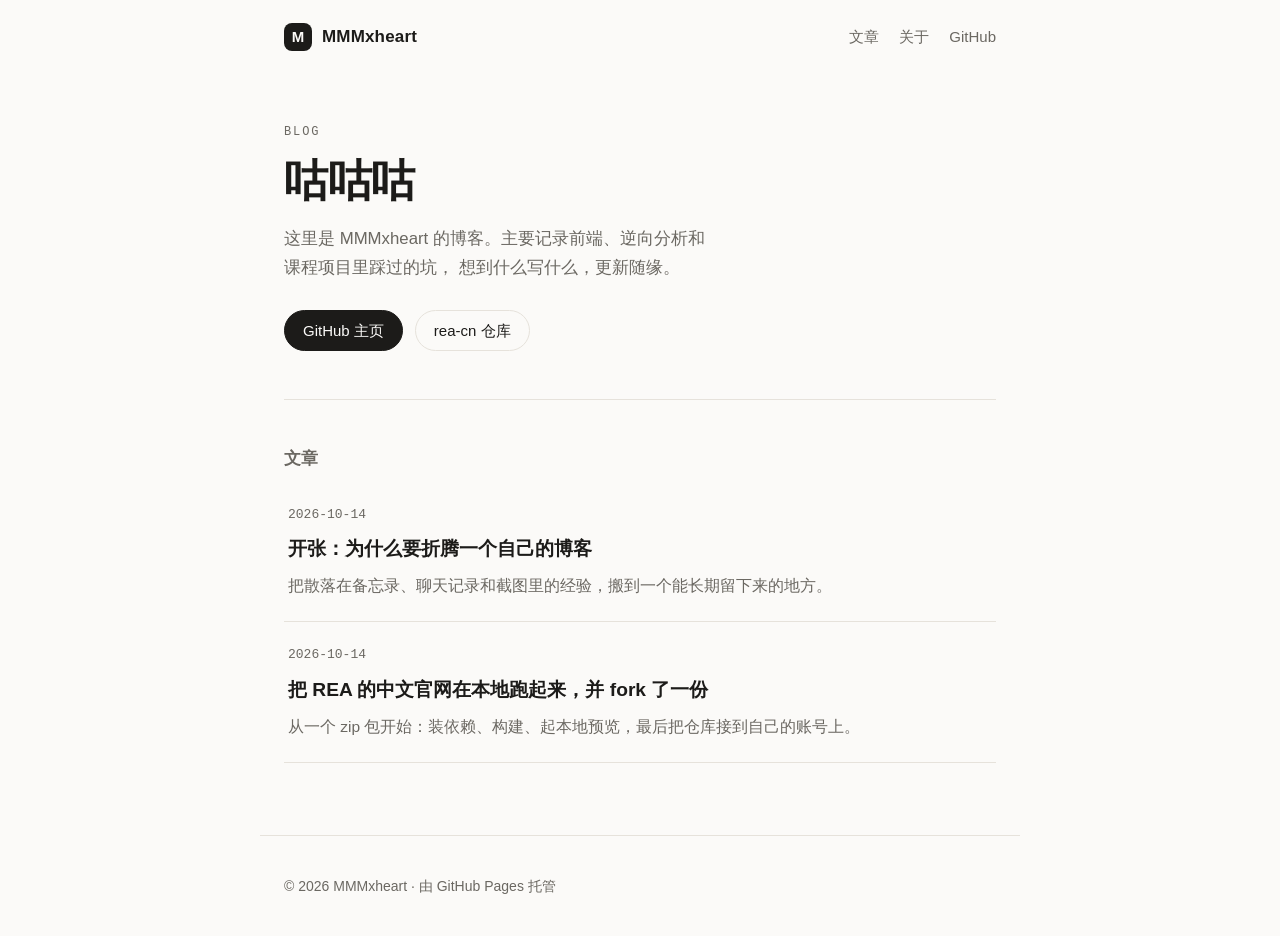
==== index.html @ b5596b67 "site: 初始化博客站点（首页 / 关于 / 文章 / 404）" ====
<!doctype html>
<html lang="zh-CN">
  <head>
    <meta charset="utf-8" />
    <meta name="viewport" content="width=device-width, initial-scale=1" />
    <title>MMMxheart · 咕咕咕</title>
    <meta name="description" content="MMMxheart 的博客：前端、逆向分析和日常折腾。" />
    <link rel="icon" href="/favicon.svg" type="image/svg+xml" />
    <link rel="stylesheet" href="/assets/style.css" />
  </head>
  <body>
    <header class="site-header">
      <a class="brand" href="/">
        <span class="brand-mark">M</span>
        <span class="brand-text">MMMxheart</span>
      </a>
      <nav class="site-nav">
        <a href="/">文章</a>
        <a href="/about.html">关于</a>
        <a href="https://github.com/3mxheart" target="_blank" rel="noreferrer">GitHub</a>
      </nav>
    </header>

    <main class="wrap">
      <section class="hero">
        <p class="eyebrow">Blog</p>
        <h1>咕咕咕</h1>
        <p class="lead">
          这里是 MMMxheart 的博客。主要记录前端、逆向分析和课程项目里踩过的坑，
          想到什么写什么，更新随缘。
        </p>
        <div class="links">
          <a class="btn" href="https://github.com/3mxheart" target="_blank" rel="noreferrer">GitHub 主页</a>
          <a class="btn btn-ghost" href="https://github.com/3mxheart/rea-cn" target="_blank" rel="noreferrer">rea-cn 仓库</a>
        </div>
      </section>

      <section class="posts">
        <h2>文章</h2>
        <!-- 新增文章：复制一个 <li>，改掉日期、标题、链接和摘要即可 -->
        <ul class="post-list">
          <li>
            <a href="/posts/hello.html">
              <time datetime="2026-10-14">2026-10-14</time>
              <h3>开张：为什么要折腾一个自己的博客</h3>
              <p>把散落在备忘录、聊天记录和截图里的经验，搬到一个能长期留下来的地方。</p>
            </a>
          </li>
          <li>
            <a href="/posts/rea-cn.html">
              <time datetime="2026-10-14">2026-10-14</time>
              <h3>把 REA 的中文官网在本地跑起来，并 fork 了一份</h3>
              <p>从一个 zip 包开始：装依赖、构建、起本地预览，最后把仓库接到自己的账号上。</p>
            </a>
          </li>
        </ul>
      </section>
    </main>

    <footer class="site-footer">
      <p>© <span id="year">2026</span> MMMxheart · 由 GitHub Pages 托管</p>
    </footer>
    <script>
      document.getElementById("year").textContent = new Date().getFullYear();
    </script>
  </body>
</html>
---- assets/style.css ----
:root {
  --bg: #fbfaf8;
  --surface: #ffffff;
  --text: #1c1b19;
  --muted: #6b6862;
  --line: #e6e2db;
  --accent: #c2410c;
  --accent-soft: #fde8dd;
  --radius: 12px;
  --mono: ui-monospace, SFMono-Regular, "SF Mono", Menlo, Consolas, "Liberation Mono", monospace;
}

@media (prefers-color-scheme: dark) {
  :root {
    --bg: #14140f;
    --surface: #1c1b16;
    --text: #ece8e1;
    --muted: #a09b91;
    --line: #302e27;
    --accent: #fb923c;
    --accent-soft: #3a2313;
  }
}

* {
  box-sizing: border-box;
}

html {
  -webkit-text-size-adjust: 100%;
}

body {
  margin: 0;
  background: var(--bg);
  color: var(--text);
  font-family: -apple-system, BlinkMacSystemFont, "Segoe UI", "PingFang SC",
    "Hiragino Sans GB", "Microsoft YaHei", "Noto Sans SC", sans-serif;
  font-size: 17px;
  line-height: 1.75;
  -webkit-font-smoothing: antialiased;
}

a {
  color: var(--accent);
  text-decoration: none;
}

a:hover {
  text-decoration: underline;
  text-underline-offset: 3px;
}

.site-header {
  display: flex;
  align-items: center;
  justify-content: space-between;
  gap: 16px;
  max-width: 760px;
  margin: 0 auto;
  padding: 22px 24px;
  flex-wrap: wrap;
}

.brand {
  display: inline-flex;
  align-items: center;
  gap: 10px;
  color: var(--text);
  font-weight: 600;
  letter-spacing: 0.01em;
}

.brand:hover {
  text-decoration: none;
}

.brand-mark {
  display: grid;
  place-items: center;
  width: 28px;
  height: 28px;
  border-radius: 8px;
  background: var(--text);
  color: var(--bg);
  font-size: 15px;
  font-weight: 700;
}

.site-nav {
  display: flex;
  gap: 20px;
  font-size: 15px;
}

.site-nav a {
  color: var(--muted);
}

.site-nav a:hover,
.site-nav a[aria-current="page"] {
  color: var(--text);
  text-decoration: none;
}

.wrap {
  max-width: 760px;
  margin: 0 auto;
  padding: 8px 24px 72px;
}

.hero {
  padding: 40px 0 48px;
  border-bottom: 1px solid var(--line);
}

.eyebrow {
  margin: 0 0 12px;
  font-family: var(--mono);
  font-size: 12px;
  letter-spacing: 0.16em;
  text-transform: uppercase;
  color: var(--muted);
}

h1 {
  margin: 0 0 16px;
  font-size: clamp(2rem, 5vw, 2.75rem);
  line-height: 1.2;
  letter-spacing: -0.01em;
}

.lead {
  margin: 0;
  max-width: 46ch;
  color: var(--muted);
  font-size: 1.05rem;
}

.links {
  display: flex;
  flex-wrap: wrap;
  gap: 12px;
  margin-top: 28px;
}

.btn {
  display: inline-block;
  padding: 9px 18px;
  border: 1px solid var(--text);
  border-radius: 999px;
  background: var(--text);
  color: var(--bg);
  font-size: 15px;
  line-height: 1.4;
}

.btn:hover {
  text-decoration: none;
  opacity: 0.86;
}

.btn-ghost {
  background: transparent;
  color: var(--text);
  border-color: var(--line);
}

.posts {
  padding-top: 44px;
}

.posts h2,
.post h2 {
  margin: 0 0 8px;
  font-size: 1.05rem;
  letter-spacing: 0.02em;
  color: var(--muted);
  font-weight: 600;
}

.post-list {
  list-style: none;
  margin: 0;
  padding: 0;
}

.post-list li {
  border-bottom: 1px solid var(--line);
}

.post-list a {
  display: block;
  padding: 22px 4px;
  color: inherit;
}

.post-list a:hover {
  text-decoration: none;
  background: var(--surface);
}

.post-list time {
  display: block;
  font-family: var(--mono);
  font-size: 13px;
  color: var(--muted);
}

.post-list h3 {
  margin: 6px 0 6px;
  font-size: 1.2rem;
  color: var(--text);
}

.post-list p {
  margin: 0;
  color: var(--muted);
  font-size: 0.97rem;
}

.post {
  padding-top: 40px;
}

.post-header {
  padding-bottom: 28px;
  border-bottom: 1px solid var(--line);
  margin-bottom: 32px;
}

.post-header h1 {
  margin-bottom: 12px;
}

.post-header time {
  font-family: var(--mono);
  font-size: 13px;
  color: var(--muted);
}

.post p,
.post li {
  margin: 0 0 20px;
}

.post h2 {
  margin: 40px 0 14px;
  font-size: 1.3rem;
  color: var(--text);
}

.post ul {
  padding-left: 22px;
}

code {
  font-family: var(--mono);
  font-size: 0.88em;
  padding: 2px 6px;
  border-radius: 6px;
  background: var(--accent-soft);
  color: var(--text);
}

pre {
  margin: 0 0 24px;
  padding: 18px 20px;
  overflow-x: auto;
  border: 1px solid var(--line);
  border-radius: var(--radius);
  background: var(--surface);
}

pre code {
  padding: 0;
  background: none;
  font-size: 0.86rem;
  line-height: 1.7;
}

.back {
  margin-top: 44px;
  padding-top: 22px;
  border-top: 1px solid var(--line);
  font-size: 0.95rem;
}

.site-footer {
  max-width: 760px;
  margin: 0 auto;
  padding: 24px;
  border-top: 1px solid var(--line);
  color: var(--muted);
  font-size: 14px;
}

.error-page {
  min-height: 70vh;
  display: flex;
  flex-direction: column;
  justify-content: center;
  align-items: flex-start;
}
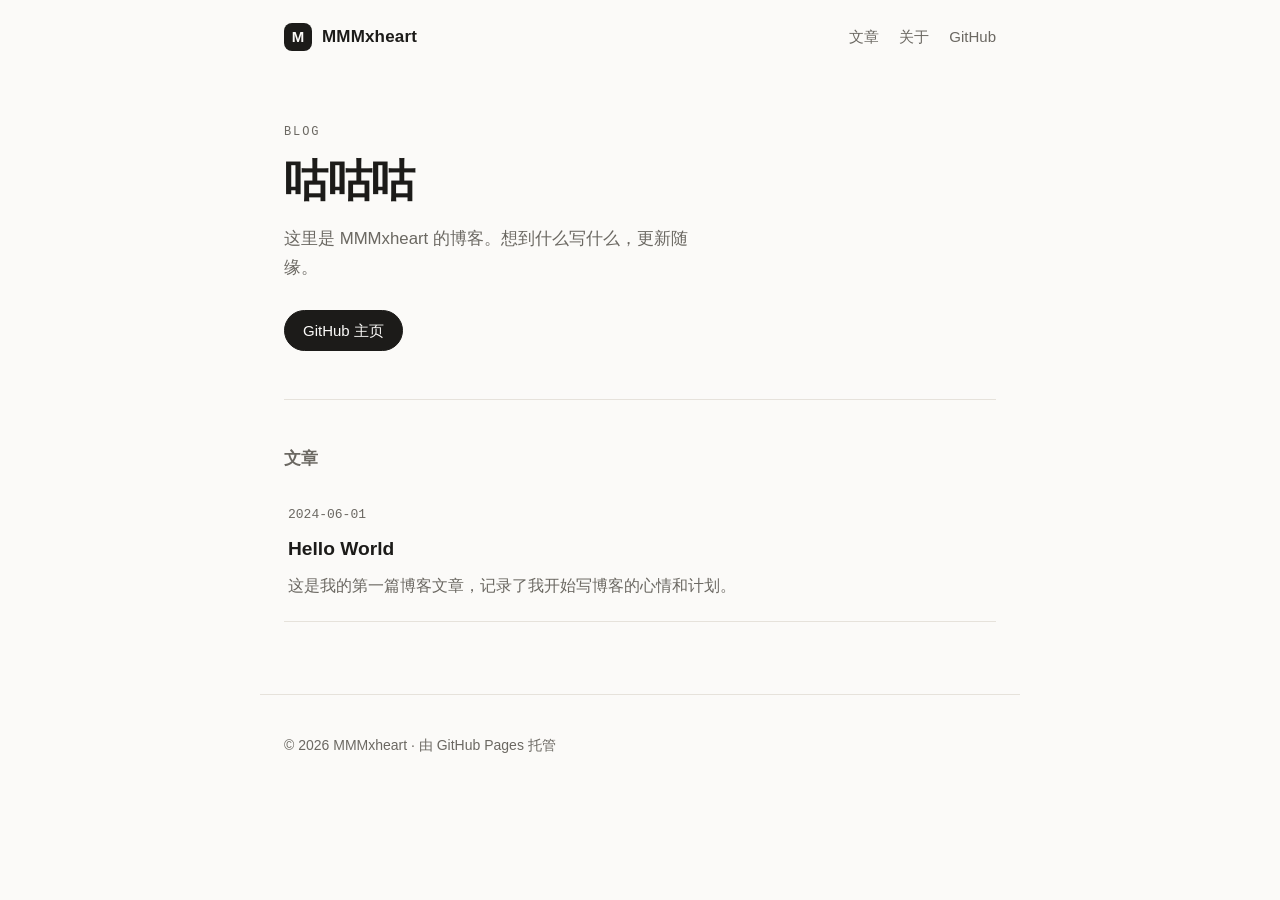
==== commit 1faeda47: "更新首页文案并新增 Hello World 文章" ====
--- a/index.html
+++ b/index.html
@@ -26,12 +26,10 @@
         <p class="eyebrow">Blog</p>
         <h1>咕咕咕</h1>
         <p class="lead">
-          这里是 MMMxheart 的博客。主要记录前端、逆向分析和课程项目里踩过的坑，
-          想到什么写什么，更新随缘。
+          这里是 MMMxheart 的博客。想到什么写什么，更新随缘。
         </p>
         <div class="links">
           <a class="btn" href="https://github.com/3mxheart" target="_blank" rel="noreferrer">GitHub 主页</a>
-          <a class="btn btn-ghost" href="https://github.com/3mxheart/rea-cn" target="_blank" rel="noreferrer">rea-cn 仓库</a>
         </div>
       </section>
 
@@ -39,18 +37,11 @@
         <h2>文章</h2>
         <!-- 新增文章：复制一个 <li>，改掉日期、标题、链接和摘要即可 -->
         <ul class="post-list">
-          <li>
-            <a href="/posts/hello.html">
-              <time datetime="2026-10-14">2026-10-14</time>
-              <h3>开张：为什么要折腾一个自己的博客</h3>
-              <p>把散落在备忘录、聊天记录和截图里的经验，搬到一个能长期留下来的地方。</p>
-            </a>
-          </li>
-          <li>
-            <a href="/posts/rea-cn.html">
-              <time datetime="2026-10-14">2026-10-14</time>
-              <h3>把 REA 的中文官网在本地跑起来，并 fork 了一份</h3>
-              <p>从一个 zip 包开始：装依赖、构建、起本地预览，最后把仓库接到自己的账号上。</p>
+          <li class="post-item">
+            <a class="post-link" href="/posts/2024-06-01-hello-world.html">
+              <time class="post-date" datetime="2024-06-01">2024-06-01</time>
+              <h3 class="post-title">Hello World</h3>
+              <p class="post-excerpt">这是我的第一篇博客文章，记录了我开始写博客的心情和计划。</p>
             </a>
           </li>
         </ul>
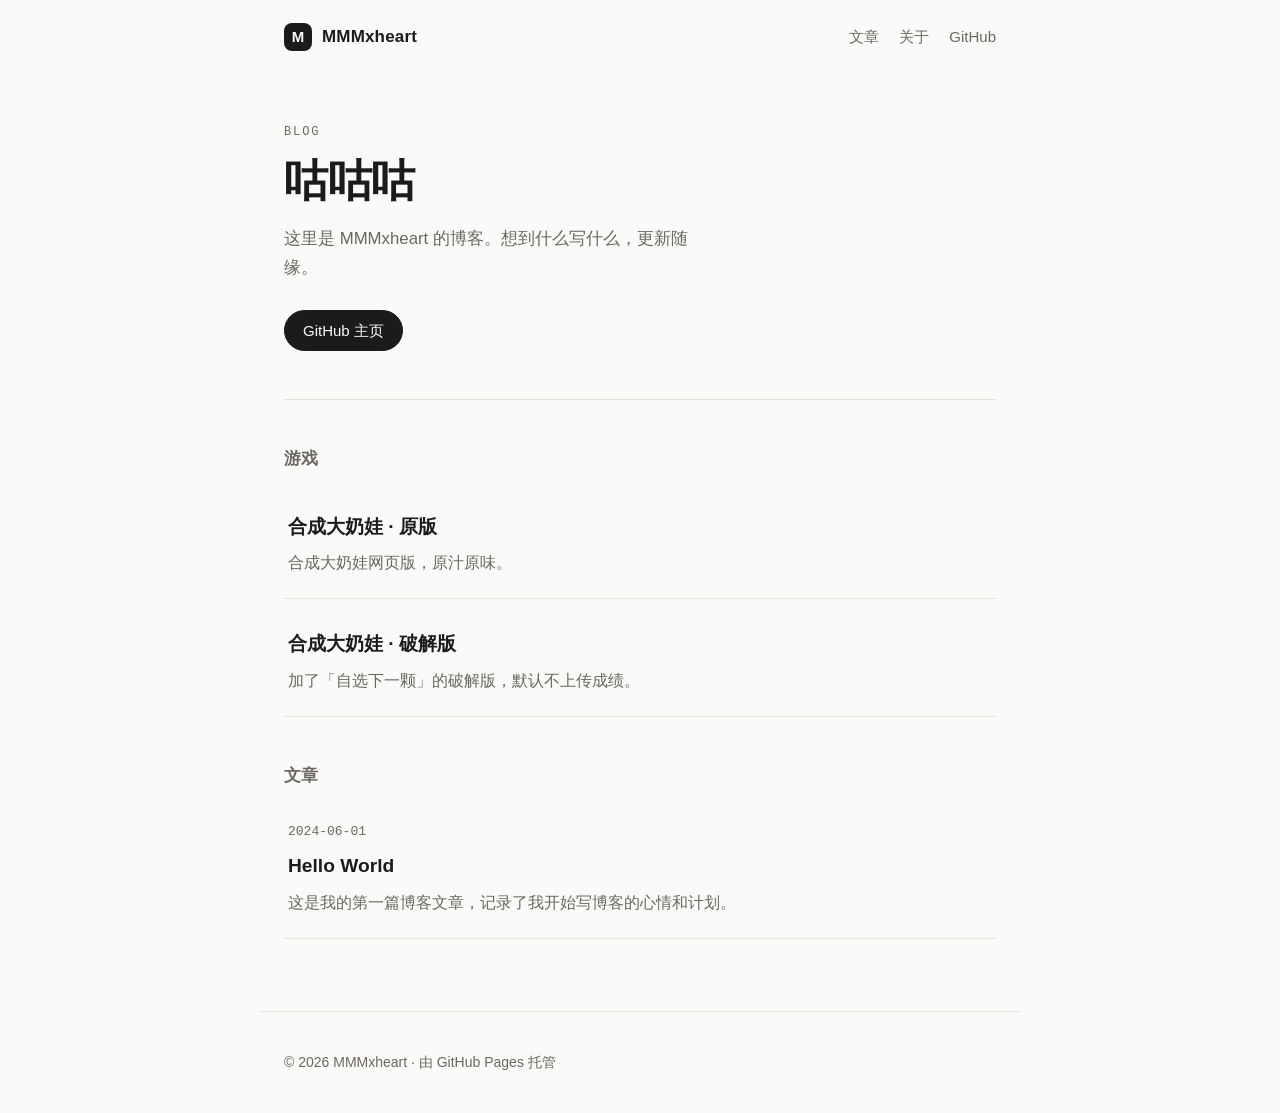
==== commit 4d1f5222: "feat: 添加原版 game 并在首页加游戏入口" ====
--- a/index.html
+++ b/index.html
@@ -34,6 +34,24 @@
       </section>
 
       <section class="posts">
+        <h2>游戏</h2>
+        <ul class="post-list">
+          <li>
+            <a href="/game/">
+              <h3>合成大奶娃 · 原版</h3>
+              <p>合成大奶娃网页版，原汁原味。</p>
+            </a>
+          </li>
+          <li>
+            <a href="/game2/">
+              <h3>合成大奶娃 · 破解版</h3>
+              <p>加了「自选下一颗」的破解版，默认不上传成绩。</p>
+            </a>
+          </li>
+        </ul>
+      </section>
+
+      <section class="posts">
         <h2>文章</h2>
         <!-- 新增文章：复制一个 <li>，改掉日期、标题、链接和摘要即可 -->
         <ul class="post-list">
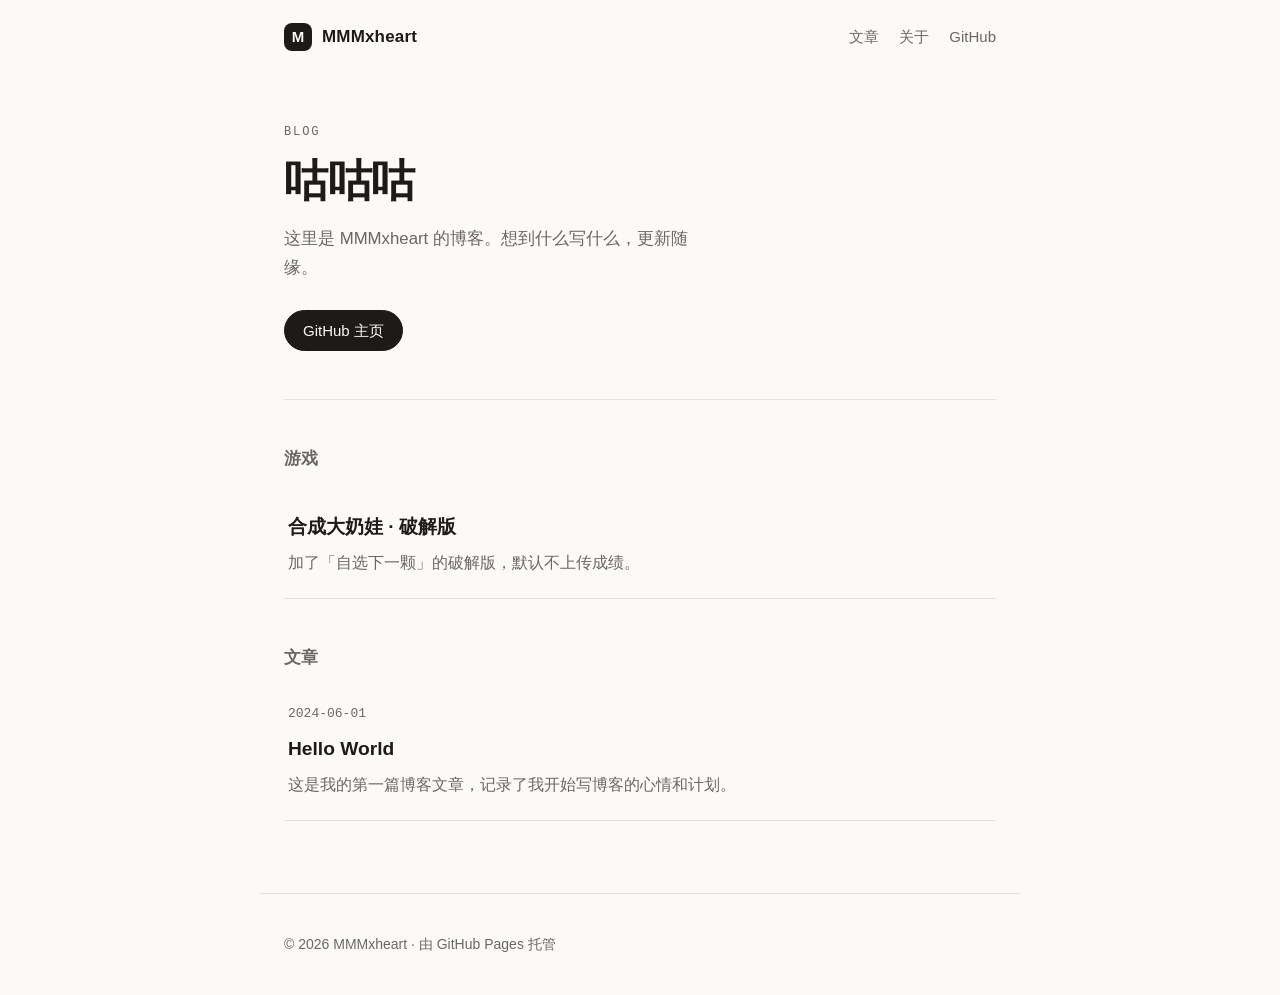
==== commit b2f45ce9: "更新 index.html 更新布局" ====
--- a/index.html
+++ b/index.html
@@ -37,12 +37,6 @@
         <h2>游戏</h2>
         <ul class="post-list">
           <li>
-            <a href="/game/">
-              <h3>合成大奶娃 · 原版</h3>
-              <p>合成大奶娃网页版，原汁原味。</p>
-            </a>
-          </li>
-          <li>
             <a href="/game2/">
               <h3>合成大奶娃 · 破解版</h3>
               <p>加了「自选下一颗」的破解版，默认不上传成绩。</p>
